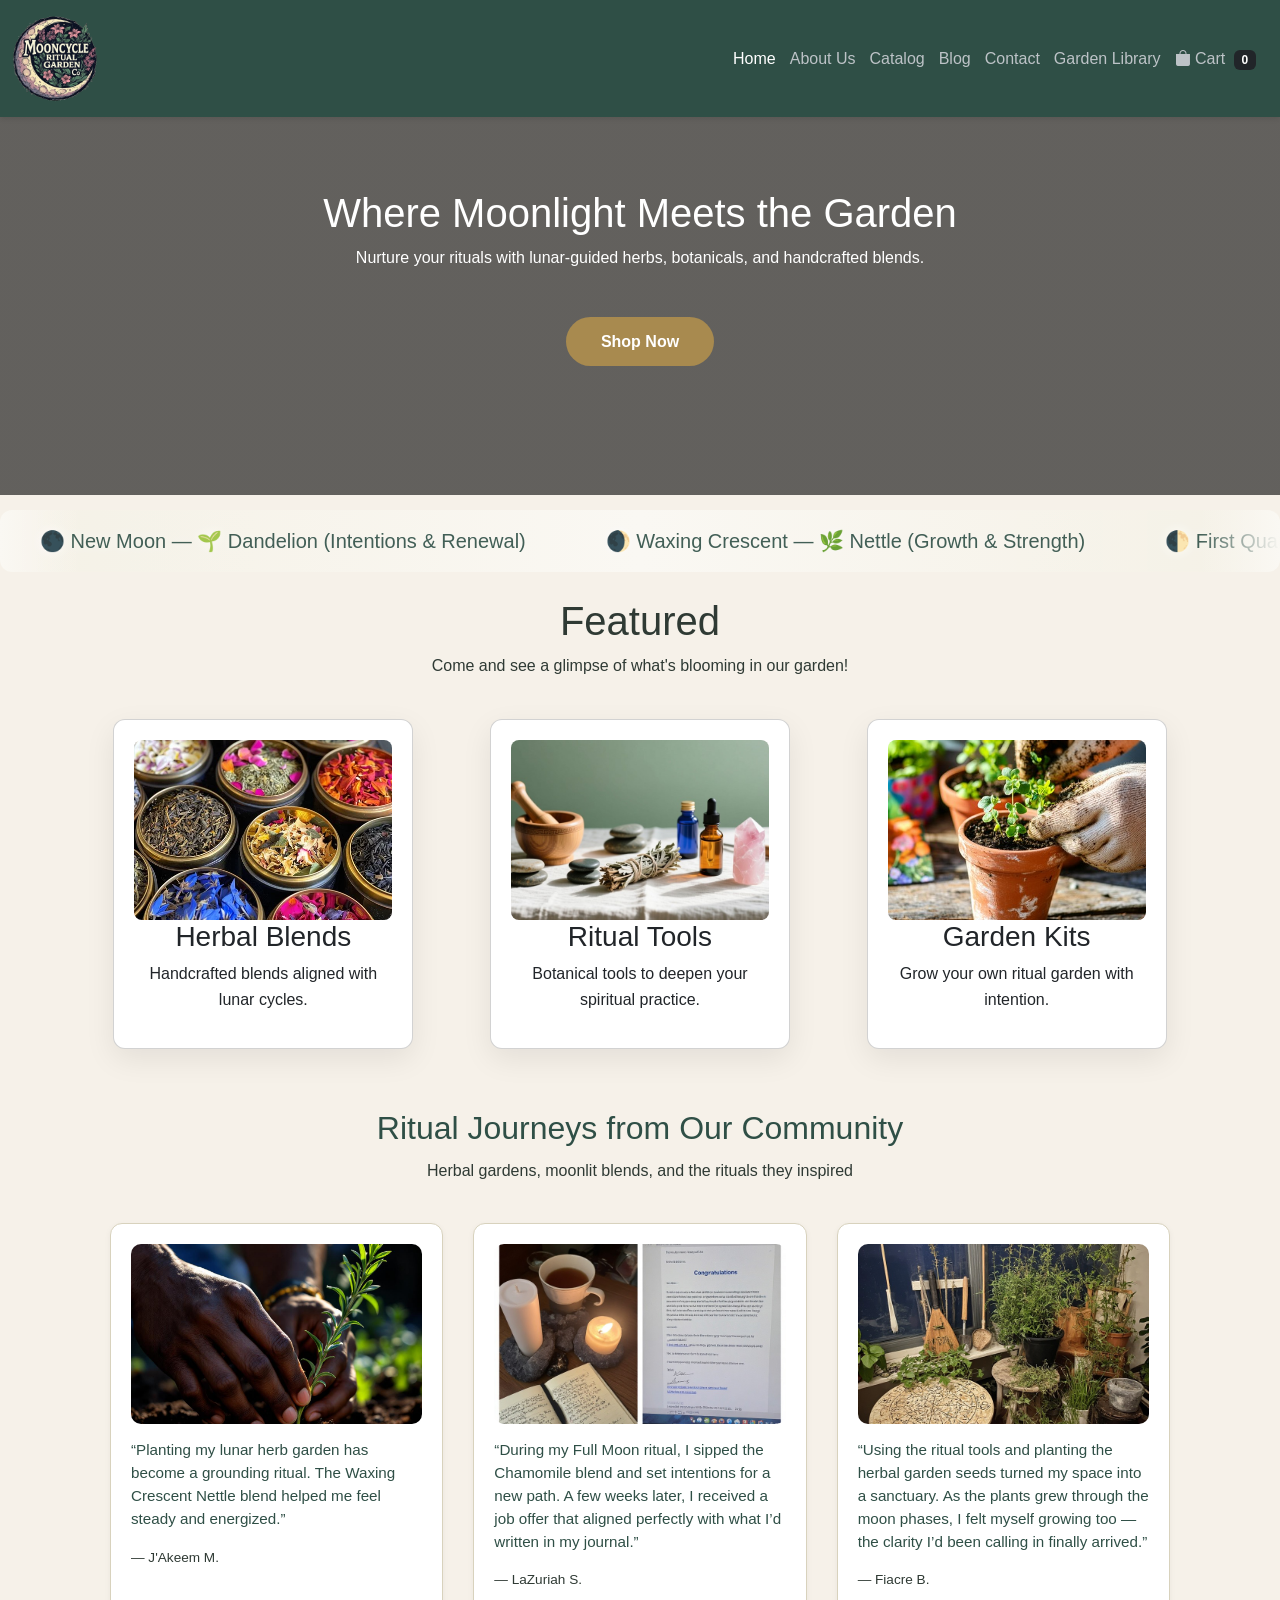
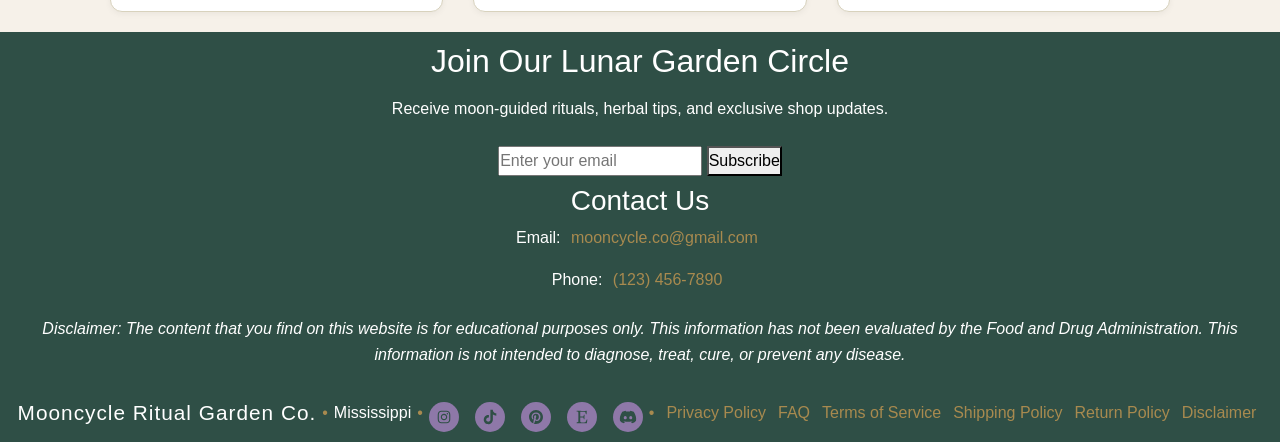
==== index.html @ 52a643aa "first commit" ====
<!-- This declares the document type and tells the browser to use HTML5 -->
<!DOCTYPE html>
<!-- Opening HTML tag with the language set to English -->
<html lang="en">
<!--Head-->

<head>
    <!-- This sets the character encoding so the browser displays text correctly -->
    <meta charset="UTF-8">
    <!-- This makes the website responsive on mobile devices -->
    <meta name="viewport" content="width=device-width, initial-scale=1.0">
    <!-- This is the title that appears in the browser tab -->
    <title>Mooncycle Ritual Garden Co. | Home</title>
    <!-- Bootstrap CSS -->
    <link href="https://cdn.jsdelivr.net/npm/bootstrap@5.3.3/dist/css/bootstrap.min.css" rel="stylesheet" />

    <!-- Bootstrap Icons -->
    <link rel="stylesheet" href="https://cdn.jsdelivr.net/npm/bootstrap-icons@1.11.3/font/bootstrap-icons.css" />

    <!-- Custom CSS (must be last) -->
    <link rel="stylesheet" href="style.css">
</head>
<!--Body-->

<body>
    <!-- This is the header section that contains the navigation bar -->
    <header class="header">
        <!-- This is the navigation bar container -->
        <nav class="navBar">
            <!-- This div holds the logo image -->
            <div class="logo">
                <!-- This displays the logo and includes alt text for accessibility -->
                <img src="assets/images/logo.png" alt="Mooncycle Ritual Garden Co. logo" class="logo-img">
            </div>
            <!-- This is the unordered list of navigation links -->
            <ul class="nav-links">
                <!-- Each list item contains a link to a different page -->
                <li><a href="index.html" class="active">Home</a></li><!--Active class shows which page the user is on-->
                <li><a href="about.html">About Us</a></li>
                <li><a href="catalog.html">Catalog</a></li>
                <li><a href="blog.html">Blog</a></li>
                <li><a href="contact.html">Contact</a></li>
                <li><a href="library.html">Garden Library</a></li>
                                <!-- Cart link with badge hook for JS -->
                <li>
                    <a href="cart.html" class="cart-link">
                        <i class="bi bi-bag-fill"></i>
                        <span class="cart-label">Cart</span>
                        <span id="cart-count" class="badge bg-dark ms-1">0</span>
                    </a>
                </li>
            </ul>
        </nav>
    </header>
    <!--Hero-->
    <!-- This is the hero section, the large banner area at the top of the page -->
    <section class="hero">
        <!-- Main headline for the hero section -->
        <h1>Where Moonlight Meets the Garden</h1>
        <!-- Supporting text under the headline -->
        <p>Nurture your rituals with lunar‑guided herbs, botanicals, and handcrafted blends.</p>
        <!-- Call-to-action button that links to the catalog -->
        <a href="catalog.html" class="cta-button">Shop Now</a>
    </section>
    <!--Scroll-->
    <!-- This is the scrolling lunar cycle section -->
    <section class="scroll">
        <!-- This container holds all the scrolling items -->
        <div class="scroll-track">
            <!-- Each scroll-item represents a moon phase and its associated herb -->
            <div class="scroll-item">🌑 New Moon — 🌱 Dandelion (Intentions & Renewal)</div>
            <div class="scroll-item">🌒 Waxing Crescent — 🌿 Nettle (Growth & Strength)</div>
            <div class="scroll-item">🌓 First Quarter — 🍃 Rosemary (Action & Clarity)</div>
            <div class="scroll-item">🌔 Waxing Gibbous — 🌼 Lavender (Refinement & Calm)</div>
            <div class="scroll-item">🌕 Full Moon — 🌸 Chamomile (Manifestation & Harmony)</div>
            <div class="scroll-item">🌖 Waning Gibbous — 🍂 Mugwort (Gratitude & Intuition)</div>
            <div class="scroll-item">🌗 Last Quarter — 🌾 Sage (Release & Cleansing)</div>
            <div class="scroll-item">🌘 Waning Crescent — 🌺 Rose (Rest & Softening)</div>
            <!-- These duplicates create a seamless infinite scroll loop -->
            <div class="scroll-item">🌑 New Moon — 🌱 Dandelion (Intentions & Renewal)</div>
            <div class="scroll-item">🌒 Waxing Crescent — 🌿 Nettle (Growth & Strength)</div>
            <div class="scroll-item">🌓 First Quarter — 🍃 Rosemary (Action & Clarity)</div>
            <div class="scroll-item">🌔 Waxing Gibbous — 🌼 Lavender (Refinement & Calm)</div>
            <div class="scroll-item">🌕 Full Moon — 🌸 Chamomile (Manifestation & Harmony)</div>
            <div class="scroll-item">🌖 Waning Gibbous — 🍂 Mugwort (Gratitude & Intuition)</div>
            <div class="scroll-item">🌗 Last Quarter — 🌾 Sage (Release & Cleansing)</div>
            <div class="scroll-item">🌘 Waning Crescent — 🌺 Rose (Rest & Softening)</div>
        </div>
    </section>
    <!--Main-->
    <!-- This is the main content area of the page -->
    <main class="container">
        <!--Feature-->
        <!-- This section introduces the featured items -->
        <section class="content-area">
            <!-- Section title -->
            <h1>Featured</h1>
            <!-- Supporting text -->
            <p>Come and see a glimpse of what's blooming in our garden!</p>
            <!-- This is the featured card grid container -->
            <section class="card-grid">
                <!-- Each card represents a featured product category -->
                <div class="card">
                    <!-- Image for this card -->
                    <img src="assets/images/herbal-blends.png" alt="Herbal Blends">
                    <!-- Card title -->
                    <h3>Herbal Blends</h3>
                    <!-- Card description -->
                    <p>Handcrafted blends aligned with lunar cycles.</p>
                </div>

                <div class="card">
                    <img src="assets/images/ritual-tools.png" alt="Ritual Tools">
                    <h3>Ritual Tools</h3>
                    <p>Botanical tools to deepen your spiritual practice.</p>
                </div>

                <div class="card">
                    <img src="assets/images/planting-seedlings.png" alt="Planted Seedling">
                    <h3>Garden Kits</h3>
                    <p>Grow your own ritual garden with intention.</p>
                </div>
            </section>
        </section>
    </main>
    <!--Testimonial-->
    <!-- This is the testimonials section -->
    <section class="testimonials">
        <!-- Title for the testimonials section -->
        <h2 class="testimonials-title">Ritual Journeys from Our Community</h2>
        <!-- Subtitle for additional context -->
        <p class="testimonials-subtitle">Herbal gardens, moonlit blends, and the rituals they inspired</p>
        <!-- This grid holds all testimonial cards -->
        <div class="testimonial-grid">
            <!-- Each testimonial card includes an image, quote, and name -->
            <div class="testimonial-card">
                <!-- Testimonial image -->
                <img src="assets/images/customer-herb-garden.jpg" alt="Customer herb garden" class="testimonial-img">
                <!-- Testimonial text -->
                <p class="testimonial-text">
                    “Planting my lunar herb garden has become a grounding ritual. The Waxing Crescent Nettle blend
                    helped me feel steady and energized.”
                </p>
                <!-- Testimonial author -->
                <span class="testimonial-name">— J'Akeem M.</span>
            </div>

            <div class="testimonial-card">
                <img src="assets/images/herbal-blend-ritual.jpg" alt="Herbal blend ritual" class="testimonial-img">
                <p class="testimonial-text">
                    “During my Full Moon ritual, I sipped the Chamomile blend and set intentions for a new path. A few
                    weeks later, I received a job offer that aligned perfectly with what I’d written in my journal.”
                </p>
                <span class="testimonial-name">— LaZuriah S.</span>
            </div>

            <div class="testimonial-card">
                <img src="assets/images/herbal-garden.jpg" alt="Herbal garden" class="testimonial-img">
                <p class="testimonial-text">
                    “Using the ritual tools and planting the herbal garden seeds turned my space into a sanctuary. As
                    the plants grew through the moon phases, I felt myself growing too — the clarity I’d been calling in
                    finally arrived.”
                </p>
                <span class="testimonial-name">— Fiacre B.</span>
            </div>
        </div>
    </section>
    <!--Footer-->
    <!-- This is the footer section with newsletter signup and contact info -->
    <footer class="footer-inline footer-inline-home">
        <!--Newsletter-->
        <!-- Newsletter headline -->
        <h2>Join Our Lunar Garden Circle</h2>
        <!-- Newsletter description -->
        <p>Receive moon‑guided rituals, herbal tips, and exclusive shop updates.</p>
        <!-- Newsletter signup form -->
        <form class="newsletter-form">
            <!-- Email input field -->
            <input type="email" placeholder="Enter your email" required>
            <!-- Submit button -->
            <button type="submit">Subscribe</button>
        </form>
        <!--Contact-->
        <!-- Contact information section -->
        <div class="footer-contact-info">
            <!-- Contact section title -->
            <h3>Contact Us</h3>
            <!-- Email link -->
            <p>Email: <a href="mailto:mooncycle.co@gmail.com">mooncycle.co@gmail.com</a></p>
            <!-- Phone link -->
            <p>Phone: <a href="tel:1234567890">(123) 456‑7890</a></p>
        </div>
        <!--Disclaimer-->
        <!-- Legal disclaimer for safety and transparency -->
        <p><em>Disclaimer: The content that you find on this website is for educational purposes only. This information
                has not been evaluated by the Food and Drug Administration. This information is not intended to
                diagnose, treat, cure, or prevent any disease.</em></p>
    </footer>
    <!--Brand and Location-->
    <!-- This is the bottom footer with brand name, location, and social icons -->
    <footer class="footer-inline">
        <!-- Brand name -->
        <span class="footer-brand">Mooncycle Ritual Garden Co.</span>
        <!-- Divider dot -->
        <span class="footer-divider">•</span>
        <!-- Business location -->
        <span class="footer-location">Mississippi</span>
        <!-- Divider dot -->
        <span class="footer-divider">•</span>
        <!--Social media-->
        <!-- This container holds all of the social media icons -->
        <div class="footer-social-inline">
            <!-- Instagram SVG icon (vector graphic for the Instagram logo) -->
            <a href="https://www.instagram.com" aria-label="Instagram" target="_blank" rel="noopener noreferrer"><svg
                    xmlns="http://www.w3.org/2000/svg"
                    viewBox="0 0 640 640"><!--!Font Awesome Free v7.2.0 by @fontawesome - https://fontawesome.com License - https://fontawesome.com/license/free Copyright 2026 Fonticons, Inc.-->
                    <path
                        d="M320.3 205C256.8 204.8 205.2 256.2 205 319.7C204.8 383.2 256.2 434.8 319.7 435C383.2 435.2 434.8 383.8 435 320.3C435.2 256.8 383.8 205.2 320.3 205zM319.7 245.4C360.9 245.2 394.4 278.5 394.6 319.7C394.8 360.9 361.5 394.4 320.3 394.6C279.1 394.8 245.6 361.5 245.4 320.3C245.2 279.1 278.5 245.6 319.7 245.4zM413.1 200.3C413.1 185.5 425.1 173.5 439.9 173.5C454.7 173.5 466.7 185.5 466.7 200.3C466.7 215.1 454.7 227.1 439.9 227.1C425.1 227.1 413.1 215.1 413.1 200.3zM542.8 227.5C541.1 191.6 532.9 159.8 506.6 133.6C480.4 107.4 448.6 99.2 412.7 97.4C375.7 95.3 264.8 95.3 227.8 97.4C192 99.1 160.2 107.3 133.9 133.5C107.6 159.7 99.5 191.5 97.7 227.4C95.6 264.4 95.6 375.3 97.7 412.3C99.4 448.2 107.6 480 133.9 506.2C160.2 532.4 191.9 540.6 227.8 542.4C264.8 544.5 375.7 544.5 412.7 542.4C448.6 540.7 480.4 532.5 506.6 506.2C532.8 480 541 448.2 542.8 412.3C544.9 375.3 544.9 264.5 542.8 227.5zM495 452C487.2 471.6 472.1 486.7 452.4 494.6C422.9 506.3 352.9 503.6 320.3 503.6C287.7 503.6 217.6 506.2 188.2 494.6C168.6 486.8 153.5 471.7 145.6 452C133.9 422.5 136.6 352.5 136.6 319.9C136.6 287.3 134 217.2 145.6 187.8C153.4 168.2 168.5 153.1 188.2 145.2C217.7 133.5 287.7 136.2 320.3 136.2C352.9 136.2 423 133.6 452.4 145.2C472 153 487.1 168.1 495 187.8C506.7 217.3 504 287.3 504 319.9C504 352.5 506.7 422.6 495 452z" />
                </svg></a>
            <!--TikTok SVG icon (vector graphis for the TikTok logo) -->
            <a href="https://www.tiktok.com" aria-label="TitkTok" target="_blank" rel="noopener noreferrer"><svg
                    xmlns="http://www.w3.org/2000/svg"
                    viewBox="0 0 640 640"><!--!Font Awesome Free v7.2.0 by @fontawesome - https://fontawesome.com License - https://fontawesome.com/license/free Copyright 2026 Fonticons, Inc.-->
                    <path
                        d="M544.5 273.9C500.5 274 457.5 260.3 421.7 234.7L421.7 413.4C421.7 446.5 411.6 478.8 392.7 506C373.8 533.2 347.1 554 316.1 565.6C285.1 577.2 251.3 579.1 219.2 570.9C187.1 562.7 158.3 545 136.5 520.1C114.7 495.2 101.2 464.1 97.5 431.2C93.8 398.3 100.4 365.1 116.1 336C131.8 306.9 156.1 283.3 185.7 268.3C215.3 253.3 248.6 247.8 281.4 252.3L281.4 342.2C266.4 337.5 250.3 337.6 235.4 342.6C220.5 347.6 207.5 357.2 198.4 369.9C189.3 382.6 184.4 398 184.5 413.8C184.6 429.6 189.7 444.8 199 457.5C208.3 470.2 221.4 479.6 236.4 484.4C251.4 489.2 267.5 489.2 282.4 484.3C297.3 479.4 310.4 469.9 319.6 457.2C328.8 444.5 333.8 429.1 333.8 413.4L333.8 64L421.8 64C421.7 71.4 422.4 78.9 423.7 86.2C426.8 102.5 433.1 118.1 442.4 131.9C451.7 145.7 463.7 157.5 477.6 166.5C497.5 179.6 520.8 186.6 544.6 186.6L544.6 274z" />
                </svg></a>
            <!--Pinterest SVG icon (vector graphis for the Pinterest logo) -->
            <a href="https://www.pinterest.com" aria-label="Pinterest" target="_blank" rel="noopener noreferrer"><svg
                    xmlns="http://www.w3.org/2000/svg"
                    viewBox="0 0 640 640"><!--!Font Awesome Free v7.2.0 by @fontawesome - https://fontawesome.com License - https://fontawesome.com/license/free Copyright 2026 Fonticons, Inc.-->
                    <path
                        d="M568 320C568 457 457 568 320 568C294.4 568 269.8 564.1 246.6 556.9C256.7 540.4 271.8 513.4 277.4 491.9C280.4 480.3 292.8 432.9 292.8 432.9C300.9 448.3 324.5 461.4 349.6 461.4C424.4 461.4 478.3 392.6 478.3 307.1C478.3 225.2 411.4 163.9 325.4 163.9C218.4 163.9 161.5 235.7 161.5 314C161.5 350.4 180.9 395.7 211.8 410.1C216.5 412.3 219 411.3 220.1 406.8C220.9 403.4 225.1 386.5 227 378.7C227.6 376.2 227.3 374 225.3 371.6C215.2 359.1 207 336.3 207 315C207 260.3 248.4 207.4 319 207.4C379.9 207.4 422.6 248.9 422.6 308.3C422.6 375.4 388.7 421.9 344.6 421.9C320.3 421.9 302 401.8 307.9 377.1C314.9 347.6 328.4 315.8 328.4 294.5C328.4 275.5 318.2 259.6 297 259.6C272.1 259.6 252.1 285.3 252.1 319.8C252.1 341.8 259.5 356.6 259.5 356.6C259.5 356.6 235 460.4 230.5 479.8C225.5 501.2 227.5 531.4 229.6 551C137.4 514.9 72 425.1 72 320C72 183 183 72 320 72C457 72 568 183 568 320z" />
                </svg></a>
            <!--Etsy SVG icon (vector graphis for the Etsy logo) -->
            <a href="https://etsy.com" aria-label="Etsy" target="_blank" rel="noopener noreferrer"><svg
                    xmlns="http://www.w3.org/2000/svg"
                    viewBox="0 0 640 640"><!--!Font Awesome Free v7.2.0 by @fontawesome - https://fontawesome.com License - https://fontawesome.com/license/free Copyright 2026 Fonticons, Inc.-->
                    <path
                        d="M512 412C510.2 422.7 498.2 522 496.5 544C378.6 539.7 276.6 539.3 128 544L128 518.5C173.5 509.6 188.6 510.5 189 483.3C190.8 411 192.5 239.2 189 161.3C188 132.8 176.9 134.5 128 125.3L128 99.8C201.9 102.2 383.9 108.4 491 96C487.5 134.2 483.2 222.5 483.2 222.5L460 222.5C448.9 179.7 441.2 132 405.3 132L268.3 132C258.1 132 257.6 135.5 257.6 141.8L257.6 305.6C315.6 306.1 346.1 303.1 346.1 303.1C375.9 302.1 373.7 294.6 386.8 237.8L412.6 237.8C408.2 339.2 408.7 299.6 410.8 398.1L385 398C375.8 357.9 375.9 337 345.5 336.5C345.5 336.5 324 334.5 257.5 334.5L257.5 473.5C257.5 499.5 271.8 511.8 301.8 511.8L391.1 511.8C454.7 511.8 457.7 486.8 489.8 412L512 412z" />
                </svg></a>
            <!--Discord SVG icon (vector graphis for the Discord logo) -->
            <a href="https://discord.com" aria-label="Discord" target="_blank" rel="noopener noreferrer"><svg
                    xmlns="http://www.w3.org/2000/svg"
                    viewBox="0 0 640 640"><!--!Font Awesome Free v7.2.0 by @fontawesome - https://fontawesome.com License - https://fontawesome.com/license/free Copyright 2026 Fonticons, Inc.-->
                    <path
                        d="M524.5 133.8C524.3 133.5 524.1 133.2 523.7 133.1C485.6 115.6 445.3 103.1 404 96C403.6 95.9 403.2 96 402.9 96.1C402.6 96.2 402.3 96.5 402.1 96.9C396.6 106.8 391.6 117.1 387.2 127.5C342.6 120.7 297.3 120.7 252.8 127.5C248.3 117 243.3 106.8 237.7 96.9C237.5 96.6 237.2 96.3 236.9 96.1C236.6 95.9 236.2 95.9 235.8 95.9C194.5 103 154.2 115.5 116.1 133C115.8 133.1 115.5 133.4 115.3 133.7C39.1 247.5 18.2 358.6 28.4 468.2C28.4 468.5 28.5 468.7 28.6 469C28.7 469.3 28.9 469.4 29.1 469.6C73.5 502.5 123.1 527.6 175.9 543.8C176.3 543.9 176.7 543.9 177 543.8C177.3 543.7 177.7 543.4 177.9 543.1C189.2 527.7 199.3 511.3 207.9 494.3C208 494.1 208.1 493.8 208.1 493.5C208.1 493.2 208.1 493 208 492.7C207.9 492.4 207.8 492.2 207.6 492.1C207.4 492 207.2 491.8 206.9 491.7C191.1 485.6 175.7 478.3 161 469.8C160.7 469.6 160.5 469.4 160.3 469.2C160.1 469 160 468.6 160 468.3C160 468 160 467.7 160.2 467.4C160.4 467.1 160.5 466.9 160.8 466.7C163.9 464.4 167 462 169.9 459.6C170.2 459.4 170.5 459.2 170.8 459.2C171.1 459.2 171.5 459.2 171.8 459.3C268 503.2 372.2 503.2 467.3 459.3C467.6 459.2 468 459.1 468.3 459.1C468.6 459.1 469 459.3 469.2 459.5C472.1 461.9 475.2 464.4 478.3 466.7C478.5 466.9 478.7 467.1 478.9 467.4C479.1 467.7 479.1 468 479.1 468.3C479.1 468.6 479 468.9 478.8 469.2C478.6 469.5 478.4 469.7 478.2 469.8C463.5 478.4 448.2 485.7 432.3 491.6C432.1 491.7 431.8 491.8 431.6 492C431.4 492.2 431.3 492.4 431.2 492.7C431.1 493 431.1 493.2 431.1 493.5C431.1 493.8 431.2 494 431.3 494.3C440.1 511.3 450.1 527.6 461.3 543.1C461.5 543.4 461.9 543.7 462.2 543.8C462.5 543.9 463 543.9 463.3 543.8C516.2 527.6 565.9 502.5 610.4 469.6C610.6 469.4 610.8 469.2 610.9 469C611 468.8 611.1 468.5 611.1 468.2C623.4 341.4 590.6 231.3 524.2 133.7zM222.5 401.5C193.5 401.5 169.7 374.9 169.7 342.3C169.7 309.7 193.1 283.1 222.5 283.1C252.2 283.1 275.8 309.9 275.3 342.3C275.3 375 251.9 401.5 222.5 401.5zM417.9 401.5C388.9 401.5 365.1 374.9 365.1 342.3C365.1 309.7 388.5 283.1 417.9 283.1C447.6 283.1 471.2 309.9 470.7 342.3C470.7 375 447.5 401.5 417.9 401.5z" />
                </svg></a>
        </div>
        <!--Divider dot-->
        <span class="footer-divider">•</span>
        <!--Privacy Policy-->
        <a href="legal.html#privacy">Privacy Policy</a>
        <a href="legal.html#faq">FAQ</a>
        <a href="legal.html#terms">Terms of Service</a>
        <a href="legal.html#shipping">Shipping Policy</a>
        <a href="legal.html#returns">Return Policy</a>
        <a href="legal.html#disclaimer">Disclaimer</a>
    </footer>
    <!-- The external catalog script (no inline JS) -->
    <script type="module" src="catalog.js"></script>
</body>

</html>
---- style.css ----
/* ------------------------------------------------------------
   1. THEME VARIABLES — Global color system + typography
   These variables control the entire brand identity.
   Changing a value here updates it everywhere.
------------------------------------------------------------ */
:root {
    --primary-color: #2F4F46;
    /* Deep Herbal Green – navbar, footer, accents */
    --accent-color: #A88A4F;
    /* Moonlight Gold – buttons, highlights */
    --secondary-accent: #8E78A8;
    /* Dusty Lavender – hover accents */

    --bg-light: #F6F1E9;
    /* Warm Cream – main page background */
    --section-bg: #8FA89A;
    /* Dusty Sage – section backgrounds */

    --card-bg: #FFFFFF;
    /* Card backgrounds */
    --text-main: #2F3A34;
    /* Default body text */
    --text-light: #FFFFFF;
    /* Text on dark backgrounds */

    --font-family: "Trebuchet MS", "Lucida Grande", "Lucida Sans Unicode", sans-serif;
    --font-weight: bold;
    --container-width: 1100px;
    /* Max width for centered content */
}

/* ------------------------------------------------------------
   2. RESET — Removes browser default spacing + box model issues
------------------------------------------------------------ */
* {
    margin: 0;
    padding: 0;
    box-sizing: border-box;
}

/* ------------------------------------------------------------
   3. BASE STYLES — Global layout + typography
------------------------------------------------------------ */
body {
    font-family: var(--font-family);
    /* Your brand script font */
    line-height: 1.6;
    /* Comfortable reading */
    background-color: var(--bg-light);
    /* Warm cream background */
    color: var(--text-main);
    /* Herbal green text */
    display: flex;
    flex-direction: column;
    min-height: 100vh;
    /* Ensures footer stays at bottom */
}

/* ------------------------------------------------------------
   4. HEADER WRAPPER — Holds the navbar at the top
------------------------------------------------------------ */
.header {
    position: fixed;
    /* Stays visible while scrolling */
    top: 0;
    width: 100%;
    z-index: 900;
    /* Ensures it sits above all content */
}

/* ------------------------------------------------------------
   5. NAVBAR — Main site navigation
   - Deep herbal green background
   - Logo left, links right
   - Fixed height for consistency
------------------------------------------------------------ */
.navBar {
    background: var(--primary-color);
    /* Herbal green */
    color: var(--text-light);
    /* White text */
    display: flex;
    justify-content: space-between;
    /* Logo left, links right */
    align-items: center;
    padding: 1px 2px;
    gap: 10px;
    position: relative;
    min-height: 90px;
    /* Locks navbar height */
    top: 0;
    z-index: 1000;
    /* Above hero image */
    box-shadow: 0 2px 5px rgba(0, 0, 0, 0.1);
    /* Soft shadow */
}

/* ------------------------------------------------------------
   6. LOGO WRAPPER — Controls logo size + alignment
------------------------------------------------------------ */
.logo {
    display: flex;
    align-items: center;
    justify-content: flex-start;
    height: 95px;
    /* Matches navbar height */
    width: 95px;
    /* Square container */
    margin: 10px
}

/* Logo image sizing */
.logo-img {
    height: 100%;
    width: 100%;
    object-fit: contain;
    /* Prevents distortion */
}

/* ------------------------------------------------------------
   7. NAVIGATION LINKS — Right side of navbar
------------------------------------------------------------ */
.nav-links {
    list-style: none;
    display: flex;
    height: 100%;
    justify-content: flex-end;
    /* Pushes links to the right */
    align-items: center;
    width: 100%;
    text-align: center;
    gap: 10px;
    padding: 5px 20px;
    margin: auto;
}

/* Individual link spacing */
.nav-links li {
    padding: 2px;
}

/* Link appearance */
.nav-links a {
    color: #bdc3c7;
    /* Soft silver */
    white-space: nowrap;
    /* Prevents wrapping */
    text-decoration: none;
    font-weight: 500;
    transition: color 0.3s ease;
}

/* Hover + active state */
.nav-links a:hover,
.nav-links a.active {
    color: var(--text-light);
    /* White on hover */
}

/* ------------------------------------------------------------
   8. HERO SECTION — Large banner with background image
   - Dark overlay improves text readability
   - Centered content
------------------------------------------------------------ */
.hero {
    background:
        linear-gradient(rgba(0, 0, 0, 0.6), rgba(0, 0, 0, 0.6)),
        /* Dark overlay */
        url("https://images.stockcake.com/public/0/a/0/0a002cfc-9ba7-4bd1-9af5-f2eedf74f956_large/ancient-healing-remedies-stockcake.jpg") no-repeat center/cover;
    /* Full-width hero image */

    height: 55vh;
    /* Responsive hero height */
    display: flex;
    flex-direction: column;
    align-items: center;
    justify-content: center;
    text-align: center;
    color: var(--text-light);
    /* White text */
    padding: 280px 20px 190px;
    /* Extra top padding for fixed navbar */
}

/* ------------------------------------------------------------
   9. HERO CTA BUTTON — Gold pill-shaped button
------------------------------------------------------------ */
.cta-button {
    display: inline-block;
    padding: 12px 35px;
    background: var(--accent-color);
    /* Gold */
    color: var(--text-light);
    /* White text */
    text-decoration: none;
    border-radius: 50px;
    /* Soft pill shape */
    font-weight: bold;
    transition: transform 0.2s ease;
    margin: 30px;
}

/* Hover effect */
.cta-button:hover {
    transform: scale(1.05);
    /* Slight lift */
    background: var(--secondary-accent);
    /* Lavender hover */
}

/* ------------------------------------------------------------
   10. SCROLL SECTION — Horizontal auto-scrolling emoji strip
   - Used for moon phases, herbs, Coming Soon items, etc.
   - Uses a long track that animates left infinitely
------------------------------------------------------------ */
.scroll {
    overflow: hidden;
    /* Hides overflowing emojis */
    white-space: nowrap;
    /* Prevents wrapping to new lines */
    padding: 15px 0;
    margin: 15px auto 10px auto;
    /* Centered with spacing */
    border-radius: 12px;
    position: relative;
    max-width: 100%;
    box-sizing: border-box;
    /* background-color: blue; */

    /* Soft cream gradient background for a magical glow */
    background: linear-gradient(90deg,
            #f5f1e6 0%,
            #faf8f3 50%,
            #f5f1e6 100%);
}

/* ------------------------------------------------------------
   11. SCROLL TRACK — The moving strip of items
   - Inline-flex keeps items on one line
   - Animation moves the entire track left
------------------------------------------------------------ */
.scroll-track {
    display: inline-flex;
    /* Keeps items in a single row */
    flex-wrap: nowrap;
    /* Double-locks single-line layout */
    animation: scrollAnim 90s linear infinite;
    /* Slow continuous scroll */
}

/* ------------------------------------------------------------
   12. SCROLL ITEM — Each emoji + label pair
   - Includes spacing, text styling, and glow
------------------------------------------------------------ */
.scroll-item {
    white-space: nowrap;
    /* Prevents internal wrapping */
    margin: 0 40px;
    /* Space between items */
    font-size: 1.25rem;
    color: var(--primary-color);
    /* Herbal green text */
    opacity: 0.9;
    text-shadow: 0 0 12px rgba(255, 255, 255, 0.9);
    /* Soft glow */
}

/* ------------------------------------------------------------
   13. SCROLL EDGE FADES — Soft fade on left + right
   - Creates a magical “tunnel” effect
------------------------------------------------------------ */
.scroll::before,
.scroll::after {
    content: "";
    position: absolute;
    top: 0;
    width: 80px;
    height: 100%;
    pointer-events: none;
    /* Allows scroll interaction */
}

/* Left fade */
.scroll::before {
    left: 0;
    background: linear-gradient(to right, #faf8f3, transparent);
}

/* Right fade */
.scroll::after {
    right: 0;
    background: linear-gradient(to left, #faf8f3, transparent);
}

/* ------------------------------------------------------------
   14. SCROLL ANIMATION — Moves track left infinitely
------------------------------------------------------------ */
@keyframes scrollAnim {
    from {
        transform: translateX(0);
        /* Start at normal position */
    }

    to {
        transform: translateX(-50%);
        /* Move left halfway (loopable) */
    }
}

/* ------------------------------------------------------------
   15. COMING SOON EMOJI ITEMS — Floating magical emoji cards
   - Used for shirts, jewelry, mugs, crystals, etc.
   - Soft glassy background + floating animation
------------------------------------------------------------ */
/* ------------------------------------------------------------
   15. LAYOUT — Horizontal track and alignment
------------------------------------------------------------ */
.coming-track {
    display: flex;
    flex-direction: row;
    align-items: center;
    padding: 20px 0 0;
    gap: 24px;
    /* Space between each item */
    /* background-color: yellow; */
}

/* ------------------------------------------------------------
   16. EMOJI CARDS — Frosted glass blocks
------------------------------------------------------------ */
.coming-emoji {
    font-size: 3.5rem;
    display: flex;
    align-items: center;
    justify-content: center;
    height: 100px;
    width: 100px;
    border-radius: 16px;
    background: rgba(255, 255, 255, 0.08);
    box-shadow: 0 4px 12px rgba(0, 0, 0, 0.25);
    transition: transform 0.2s ease, box-shadow 0.2s ease;
    animation: float 2s ease-in-out infinite;
    margin: 0 50px;
    /* background-color: blue; */
}

/* Hover glow effect */
.coming-emoji:hover {
    box-shadow: 0 0 18px rgba(255, 255, 255, 0.45);
}

/* Floating animation */
@keyframes float {
    0% {
        transform: translateY(0);
    }

    50% {
        transform: translateY(-6px);
    }

    100% {
        transform: translateY(0);
    }
}

/* ------------------------------------------------------------
   17. SCROLL ITEM LABELS — Text under each emoji 
------------------------------------------------------------ */
.coming-item p {
    margin-top: 0.5rem;
    font-size: 0.95rem;
    color: #050505;
    text-align: center;
}

/* ------------------------------------------------------------
   18. MAIN CONTAINER — Centers content on the page
   - Used for product grids, blog lists, etc.
------------------------------------------------------------ */
.container {
    flex: 1;
    width: 90%;
    max-width: var(--container-width);
    /* 1100px max width */
    margin: 0 auto;
    padding: 15px 0 40px;
    /* background-color: red; */
}

/* ------------------------------------------------------------
   19. CARD GRID — 3-column layout for products/services
   - Automatically adjusts with media queries later
------------------------------------------------------------ */
.card-grid {
    display: grid;
    grid-template-columns: repeat(3, 1fr);
    /* 3 columns on desktop */
    gap: 30px;
    margin-top: 40px;
    /* Prevents overlap with hero on smaller screens */
}

/* ------------------------------------------------------------
   20. CARD — Universal card styling for products, services, etc.
   - Includes hover lift + centered content
------------------------------------------------------------ */
.card {
    position: relative;
    /* Needed for Quick View button positioning */
    background: var(--card-bg);
    padding: 20px;
    border-radius: 12px;
    box-shadow: 0 10px 30px rgba(0, 0, 0, 0.08);
    text-align: center;
    transition: translateY 0.3s ease;
    max-width: 300px;
    margin: 0 auto;
    /* Centers cards in grid cells */
    /* background-color: green; */
}

/* Card images */
.card img {
    width: 100%;
    height: 180px;
    object-fit: cover;
    border-radius: 8px;
}

/* Hover lift effect */
.card:hover {
    transform: translateY(-5px);
}

/* Catalog buttons */
.btn-lavender {
    background-color: #5A3E85;
    color: white;
}

.btn-pink {
    background-color: #c2185b;
    color: white;
}

.btn-nightblue {
    background-color: #0a1a2f;
    color: white;
}

/*shared hover for all themed buttons*/
.moon-hover:hover {
    background-color: black !important;
    color: white !important;
}

.moon-hover:active {
    transform: scale(0.97);
    opacity: 0.9;
}

.moon-hover:focus {
    outline: 2px solid rgba(255, 255, 255, 0.7);
    outline-offset: 3px;
    box-shadow: 0 0 6px rgba(255, 255, 255, 0.6);
}

/* ------------------------------------------------------------
   22. TESTIMONIALS SECTION — Customer quotes + images
------------------------------------------------------------ */
.testimonials {
    max-width: 1100px;
    margin: 20px auto;
    text-align: center;
    padding: 0 20px;
    /* background-color: blue; */
}

.testimonials-title {
    font-size: 2rem;
    color: var(--primary-color);
    margin-bottom: 10px;
}

.testimonials-subtitle {
    font-size: 1rem;
    color: var(--text-muted);
    margin-bottom: 40px;
}

/* Testimonial grid auto-adjusts to screen size */
.testimonial-grid {
    display: grid;
    grid-template-columns: repeat(auto-fit, minmax(280px, 1fr));
    gap: 30px;
}

/* Individual testimonial card */
.testimonial-card {
    background: var(--card-bg);
    border: 1px solid #d8d2bd;
    border-radius: 12px;
    padding: 20px;
    text-align: left;
    box-shadow: 0 2px 6px rgba(0, 0, 0, 0.05);
}

.testimonial-img {
    width: 100%;
    height: 180px;
    object-fit: cover;
    border-radius: 10px;
    margin-bottom: 15px;
}

.testimonial-text {
    font-size: 0.95rem;
    color: var(--primary-color);
    line-height: 1.5;
}

.testimonial-name {
    display: block;
    margin-top: 10px;
    font-size: 0.85rem;
    color: var(--text-muted);
}

/* ------------------------------------------------------------
GARDENT LIBRARY
------------------------------------------------------------ */
/* Circular clickable logo */
.game-card .logo-img {
    width: 200px;
    height: 200px;
    object-fit: cover;
    border-radius: 50%;
    background: white;
    padding: 6px;
    box-shadow: 0 0 15px rgba(255, 215, 0, 0.25);
    margin-bottom: 14px;
    transition: transform 0.25s ease;
    /* background-color: red; */
}

/* Hover effect ONLY on the logo */
.game-card a:hover .logo-img {
    transform: scale(1.05);
}

/* ------------------------------------------------------------
   23. QUICK VIEW OVERLAY — Fullscreen modal for product details
------------------------------------------------------------ */
.quickview-overlay {
    position: fixed;
    inset: 0;
    background: rgba(10, 10, 15, 0.85);
    /* Dark translucent backdrop */
    display: none;
    /* Hidden until targeted */
    align-items: center;
    justify-content: center;
    z-index: 9999;
}

.quickview-overlay.active {
    display: flex;
    opacity: 1;
    pointer-events: auto;
}

/* Modal box */
.quickview-modal {
    background: #111015;
    color: #f7f3ea;
    width: 90%;
    max-width: 850px;
    max-height: 90vh;
    overflow-y: auto;
    border-radius: 14px;
    padding: 1.5rem;
    position: relative;
    display: flex;
    flex-direction: column;
    gap: 1.5rem;
}

.quickview-buy {
    padding: 12px 22px;
    /* more space */
    border-radius: 999px;
    /* pill shape */
    font-size: 1rem;
    /* slightly larger text */
    font-weight: 600;
    border: none;
    cursor: pointer;
    margin-top: 1rem;
    display: inline-block;
    margin: 5px;
}

.quickview-close {
    position: absolute;
    top: 1rem;
    right: 1rem;
    background: none;
    border: none;
    color: #f7f3ea;
    font-size: 2rem;
    cursor: pointer;
    padding: 0;
    line-height: 1;
}

.quickview-close:hover {
    color: #ffffff;
    transform: scale(1.1);
}

.quickview-modal img {
    max-height: 350px;
    /* shorten the image */
    width: auto;
    object-fit: cover;
    border-radius: 10px;
    /* background-color: white; */
    margin-top: 60px;
}


/* Desktop layout: side-by-side */
@media (min-width: 768px) {
    .quickview-modal {
        flex-direction: row;
    }
}

.quickview-modal img {
    max-width: 320px;
    border-radius: 10px;
}

.quickview-content {
    flex: 1;
}

.quickview-stars i {
    color: #f6c453;
}

.quickview-price {
    font-weight: 700;
    font-size: 1.25rem;
    margin-bottom: 0.5rem;
}

/* Close button */
.quickview-close {
    position: absolute;
    top: 1rem;
    right: 1rem;
    color: #f7f3ea;
    font-size: 1.8rem;
    text-decoration: none;
}

/* Buy Now button */
/* .quickview-buy {
    display: block;
    margin-top: 1rem;
    text-align: center;
    background: #f6c453;
    color: #111015;
    padding: 0.7rem 1rem;
    border-radius: 999px;
    text-decoration: none;
    font-weight: 600;
} */

/* ------------------------------------------------------------
   24. CONTACT SECTION — Botanical-themed contact form
------------------------------------------------------------ */
.contact-section {
    background: var(--card-bg);
    padding: 45px 35px;
    border-radius: 14px;
    box-shadow: 0 10px 30px rgba(0, 0, 0, 0.10);
    max-width: 750px;
    margin: 0 auto 3rem;
    border: 1px solid #d8d2bd;
    /* Dried herb border */
}

/* Section heading */
.contact-section h2 {
    text-align: center;
    color: var(--primary-color);
    font-size: 2rem;
    margin-bottom: 1.5rem;
    letter-spacing: 1px;
}

/* Form layout */
.contact-form {
    display: flex;
    flex-direction: column;
    gap: 1.2rem;
}

/* Labels */
.contact-form label {
    font-weight: 600;
    color: var(--primary-color);
    letter-spacing: 0.5px;
}

/* Inputs + textarea */
.contact-form input,
.contact-form textarea {
    padding: 14px;
    border: 1px solid #c9c2a3;
    border-radius: 10px;
    background: var(--bg-light);
    font-size: 1rem;
    transition: 0.2s ease;
}

/* Focus glow */
.contact-form input:focus,
.contact-form textarea:focus {
    outline: none;
    border-color: var(--accent-color);
    box-shadow: 0 0 8px rgba(200, 169, 106, 0.45);
}

/* Submit button */
.contact-form .btn {
    background: var(--accent-color);
    color: var(--text-light);
    padding: 14px;
    border: none;
    border-radius: 10px;
    font-size: 1.15rem;
    cursor: pointer;
    font-weight: bold;
    letter-spacing: 0.5px;
    transition: 0.25s ease;
}

/* Hover */
.contact-form .btn:hover {
    background: var(--secondary-accent);
    transform: translateY(-2px);
}

/* Decorative botanical divider */
.contact-section::before {
    content: "🌿 ✦ 🌙 ✦ 🌿";
    display: block;
    text-align: center;
    font-size: 1.4rem;
    color: var(--secondary-accent);
    margin-bottom: 1.5rem;
}

/* ------------------------------------------------------------
   25. UNIVERSAL FOOTER — Inline footer used across pages
   - Deep herbal green background
   - Centered brand + links + social icons
------------------------------------------------------------ */
.footer-inline {
    background: var(--primary-color);
    /* Herbal green */
    color: var(--text-light);
    /* White text */
    padding: 10px 5px;
    text-align: center;

    display: flex;
    justify-content: center;
    align-items: center;
    flex-wrap: wrap;
    /* Prevents breaking on small screens */
    /* background-color: purple; */
}

/* Homepage footer variation — stacked layout */
.footer-inline-home {
    flex-direction: column;
    justify-content: flex-start;
    gap: 8px;
    padding-bottom: 0px;
    /* background-color: orange; */
}

/* Footer brand text */
.footer-inline .footer-brand {
    font-family: var(--font-family);
    font-size: 1.3rem;
    letter-spacing: 1px;
}

/* ------------------------------------------------------------
   26. FOOTER LINKS — Privacy Policy, Contact, etc.
   - Gold text with lavender hover
------------------------------------------------------------ */
.footer-inline>a,
.footer-divider,
.footer-contact-info a {
    color: var(--accent-color);
    /* Gold */
    font-weight: 500;
    margin: 0 6px;
    text-decoration: none;
}

/* Hover effect */
.footer-inline>a:hover,
.footer-contact-info a:hover {
    color: var(--secondary-accent);
    /* Lavender hover */
    text-decoration: underline;
}

/* ------------------------------------------------------------
   27. FOOTER SOCIAL ICONS — Horizontal row of SVG icons
------------------------------------------------------------ */
.footer-social-inline {
    display: flex;
    flex-direction: row;
    justify-content: center;
    align-items: center;
    gap: 16px;
    margin-top: 8px;
}

/* Icon styling */
.footer-social-inline svg {
    width: 30px;
    height: 30px;
    padding: 6px;
    border-radius: 50%;
    background: var(--secondary-accent);
    /* Lavender circle */
    fill: var(--primary-color);
    /* Herbal green icon */
    transition: transform 0.2s ease;
}

/* Hover scale */
.footer-social-inline svg:hover {
    transform: scale(1.1);
}

/* ------------------------------------------------------------
   28. BOTANICAL ROW — Decorative divider with herb vibes
------------------------------------------------------------ */
.botanical-row {
    display: flex;
    justify-content: space-between;
    align-items: center;
    width: 100%;
    padding: 10px 0;
    border-bottom: 1px solid #c9c2a3;
    /* Dried herb color */
    padding-bottom: 8px;
    margin-bottom: 12px;
}

/* Botanical text */
.botanical-text {
    font-family: var(--font-family);
    font-size: 2rem;
    letter-spacing: 1px;
    color: #4a4a3f;
    /* Earthy tone */
    text-shadow: 0 0 6px rgba(255, 255, 255, 0.4);
    transform: rotate(-1deg);
}

/* ------------------------------------------------------------
   29. ABOUT PAGE — Content sections with moon phase dividers
------------------------------------------------------------ */
.content-area {
    margin-bottom: 3rem;
    padding-bottom: 2rem;
    border-bottom: 1px solid #c9c2a3;
    text-align: center;
}

/* Centered lists */
.content-area ul {
    max-width: 600px;
    margin: 0 auto;
    padding-left: 1.2rem;
}

/* Moon phase divider */
.content-area::after {
    content: "🌕 🌖 🌗 🌘 🌑 🌒 🌓 🌔";
    display: block;
    text-align: center;
    font-size: 1.5rem;
    margin-top: 20px;
    color: var(--secondary-accent);
}

/* Remove divider for last section */
.content-area:last-of-type {
    border-bottom: none !important;
    padding-bottom: 0;
    margin-bottom: 0;
}

.content-area:last-of-type::after {
    content: none;
}

/* ------------------------------------------------------------
   30. BLOG LIST — Grid layout for blog cards
------------------------------------------------------------ */
.blog-list {
    display: grid;
    gap: 30px;
    margin: 3rem 0;
}

/* Blog card styling */
.blog-card {
    background: var(--card-bg);
    padding: 30px 25px;
    border-radius: 12px;
    box-shadow: 0 8px 20px rgba(0, 0, 0, 0.08);
    transition: transform 0.25s ease, box-shadow 0.25s ease;
    text-align: left;
}

/* Hover lift */
.blog-card:hover {
    transform: translateY(-6px);
    box-shadow: 0 12px 28px rgba(0, 0, 0, 0.12);
}

/* Blog title */
.blog-card h3 {
    color: var(--primary-color);
    margin-bottom: 10px;
}

/* Blog excerpt */
.blog-card p {
    margin-bottom: 15px;
    color: var(--text-main);
}

/* Read more link */
.read-more {
    color: var(--accent-color);
    font-weight: bold;
    text-decoration: none;
}

.read-more:hover {
    color: var(--secondary-accent);
    text-decoration: underline;
}

/*Policies*/
#privacy {
    margin-top: 120px;
}

#privacy,
#terms,
#shipping,
#returns,
#disclaimer,
#faq {
    scroll-margin-top: 110px;
    /* background-color: red; */
}

/* ------------------------------------------------------------
   31. RESPONSIVE MEDIA QUERIES — Tablet + Mobile adjustments
------------------------------------------------------------ */

/* Tablet screens */
@media (max-width: 992px) {
    .card-grid {
        grid-template-columns: repeat(2, 1fr);
        margin-top: 20px;
    }

    .coming-track {
        gap: 16px;
        padding: 10px 0;
        flex-wrap: wrap;
        justify-content: center;
    }

    .coming-emoji {
        margin: 0 20px;
        height: 80px;
        width: 80px;
        font-size: 2.8rem;
    }
}

/* Small screens (phones 480px and below) */
@media (max-width: 480px) {

    .container {
        padding-top: 10px;
        /* background-color: yellow; */
    }

    /* Stack navbar items like before */
    .navBar {
        flex-direction: column;
        align-items: center;
        justify-content: center;
        height: auto;
        padding: 0.1rem 1rem;
        gap: 8px;
        /* background-color: red; */
    }

    /* Logo stays centered */
    .logo {
        position: static;
        transform: none;
        margin-bottom: 8px;
        /* background-color: green; */
    }

    /* Slightly smaller logo for tiny screens */
    .logo img {
        height: 95px;
        width: auto;
        /* background-color: blue; */
    }

    /* Fit nav links on small screens */
    .nav-links {
        justify-content: center;
        flex-wrap: wrap;
        /* allows wrapping instead of overflow */
        gap: 6px;
        padding: 5px;
        font-size: 15px;
        /* background-color: orange; */
    }

    .nav-links li {
        margin: 0 6px;
    }

    /* Single-column cards */
    .card-grid {
        grid-template-columns: 1fr;
    }

    /* Shorter hero */
    .hero {
        height: 35vh;
        padding: 340px 10px 110px;
    }

    .coming-track {
        gap: 5px;
        padding: 1px 0;
        flex-wrap: wrap;
        /* allows wrapping instead of stretching */
        justify-content: center;
    }

    .coming-emoji {
        display: flex;
        align-items: center;
        justify-content: center;
        height: 50px;
        width: 50px;
        margin: 5px;
        font-size: 40px;
        /* line-height: 1; */
        /* THIS centers the emoji perfectly */
    }

    .coming-item {
        width: 66px; /*keeps all items equal width*/
        display: flex;
        flex-direction: column;
        align-items: center;
        /* centers emoji horizontally */
        justify-content: center;
        text-align: center;
    }
    .coming-item p {
        font-size: 0.75rem;
        line-height: 1;
        word-wrap: break-word;
    }
}
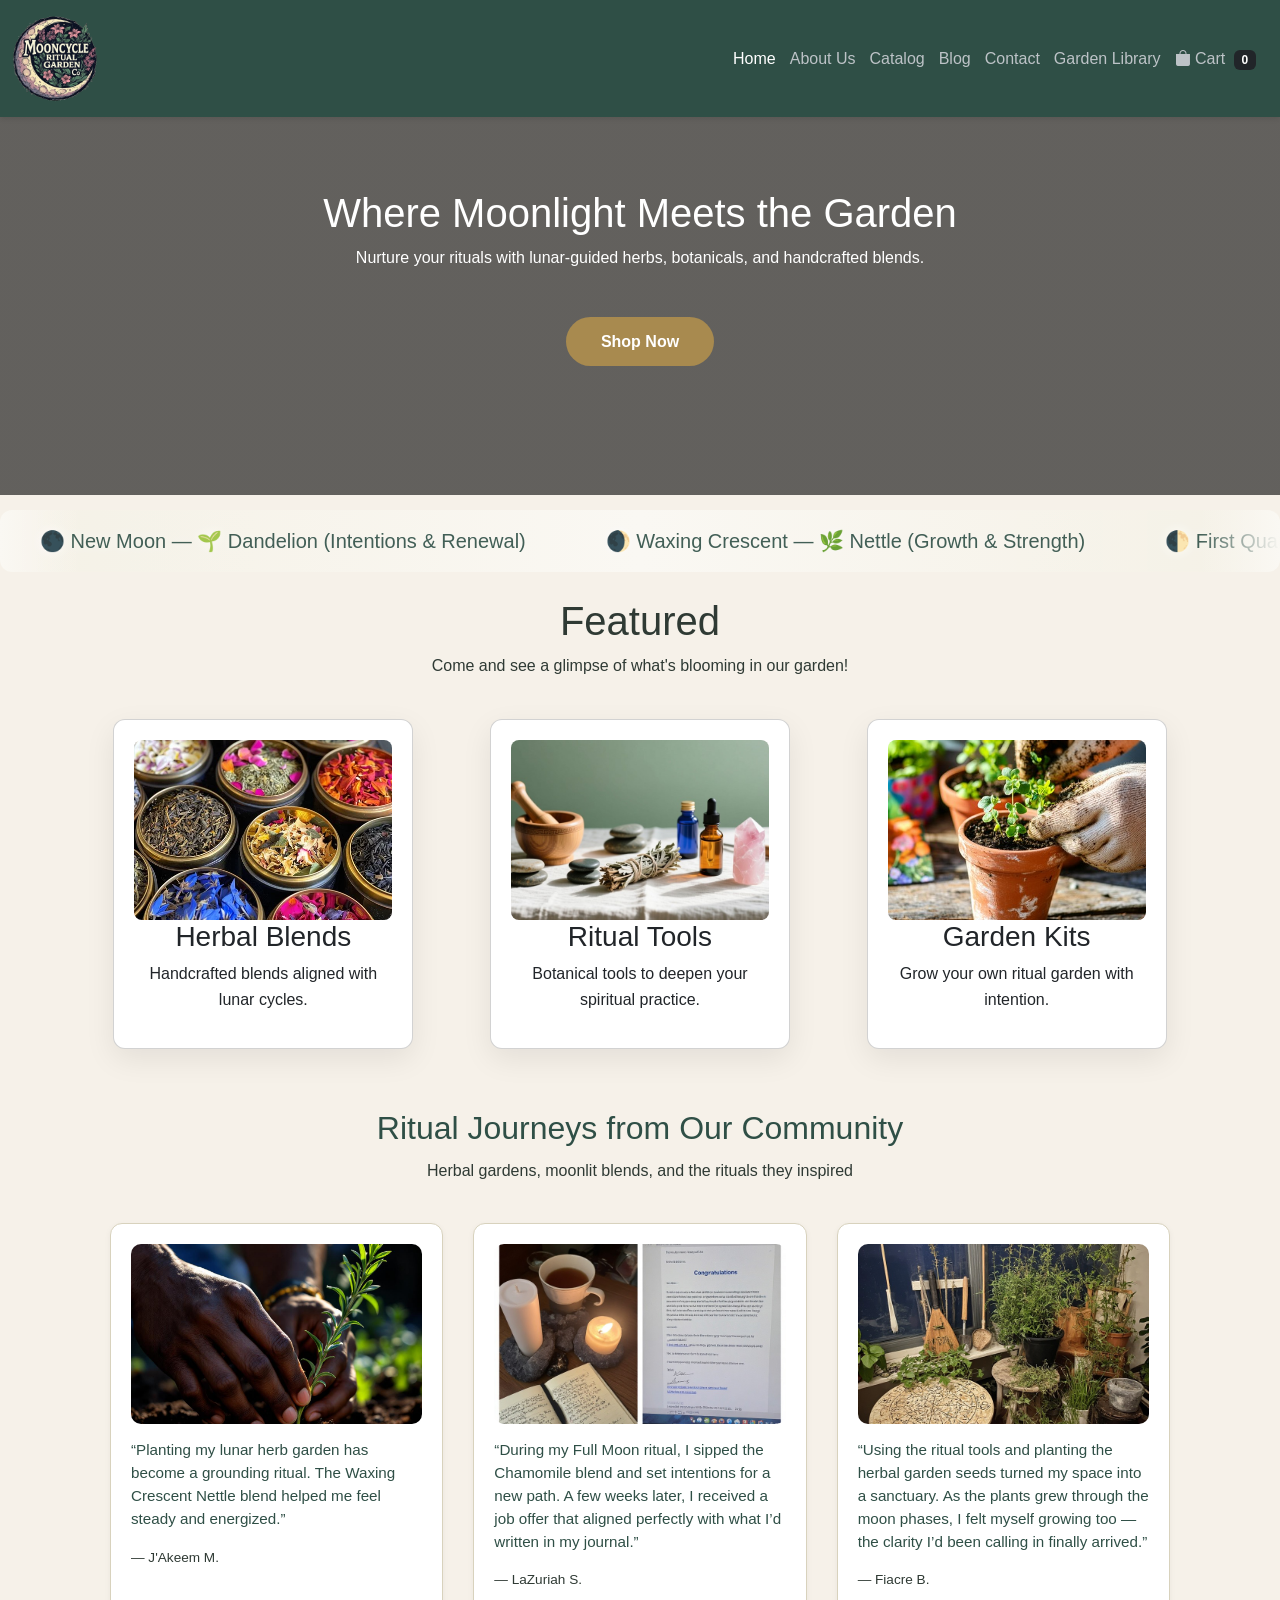
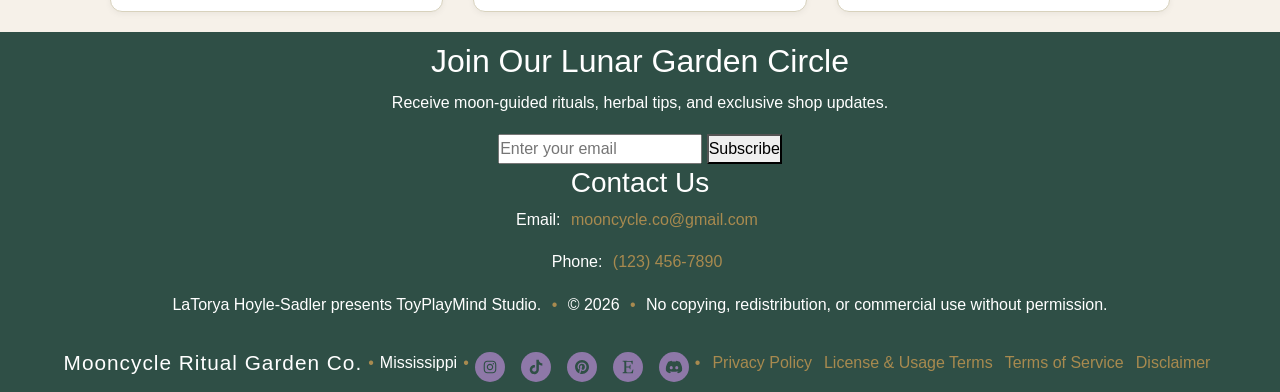
==== commit a1bc071c: "updated documentation and styling" ====
--- a/index.html
+++ b/index.html
@@ -41,7 +41,7 @@
                 <li><a href="blog.html">Blog</a></li>
                 <li><a href="contact.html">Contact</a></li>
                 <li><a href="library.html">Garden Library</a></li>
-                                <!-- Cart link with badge hook for JS -->
+                <!-- Cart link with badge hook for JS -->
                 <li>
                     <a href="cart.html" class="cart-link">
                         <i class="bi bi-bag-fill"></i>
@@ -190,12 +190,14 @@
             <!-- Phone link -->
             <p>Phone: <a href="tel:1234567890">(123) 456‑7890</a></p>
         </div>
-        <!--Disclaimer-->
-        <!-- Legal disclaimer for safety and transparency -->
-        <p><em>Disclaimer: The content that you find on this website is for educational purposes only. This information
-                has not been evaluated by the Food and Drug Administration. This information is not intended to
-                diagnose, treat, cure, or prevent any disease.</em></p>
+        <!-- Authorship License -->
+        <div class="footer-license">
+            <p>LaTorya Hoyle-Sadler presents ToyPlayMind Studio. <span class="footer-divider">•</span>
+                &copy; 2026 <span class="footer-divider">•</span>
+                No copying, redistribution, or commercial use without permission.</p>
+        </div>
     </footer>
+
     <!--Brand and Location-->
     <!-- This is the bottom footer with brand name, location, and social icons -->
     <footer class="footer-inline">
@@ -250,10 +252,8 @@
         <span class="footer-divider">•</span>
         <!--Privacy Policy-->
         <a href="legal.html#privacy">Privacy Policy</a>
-        <a href="legal.html#faq">FAQ</a>
+        <a href="legal.html#license">License & Usage Terms</a>
         <a href="legal.html#terms">Terms of Service</a>
-        <a href="legal.html#shipping">Shipping Policy</a>
-        <a href="legal.html#returns">Return Policy</a>
         <a href="legal.html#disclaimer">Disclaimer</a>
     </footer>
     <!-- The external catalog script (no inline JS) -->
--- a/style.css
+++ b/style.css
@@ -775,7 +775,7 @@
     /* Herbal green */
     color: var(--text-light);
     /* White text */
-    padding: 10px 5px;
+    padding: 10px 1px;
     text-align: center;
 
     display: flex;
@@ -790,7 +790,7 @@
 .footer-inline-home {
     flex-direction: column;
     justify-content: flex-start;
-    gap: 8px;
+    gap: 2px;
     padding-bottom: 0px;
     /* background-color: orange; */
 }
@@ -975,9 +975,9 @@
 #privacy,
 #terms,
 #shipping,
-#returns,
 #disclaimer,
-#faq {
+#faq,
+#license {
     scroll-margin-top: 110px;
     /* background-color: red; */
 }
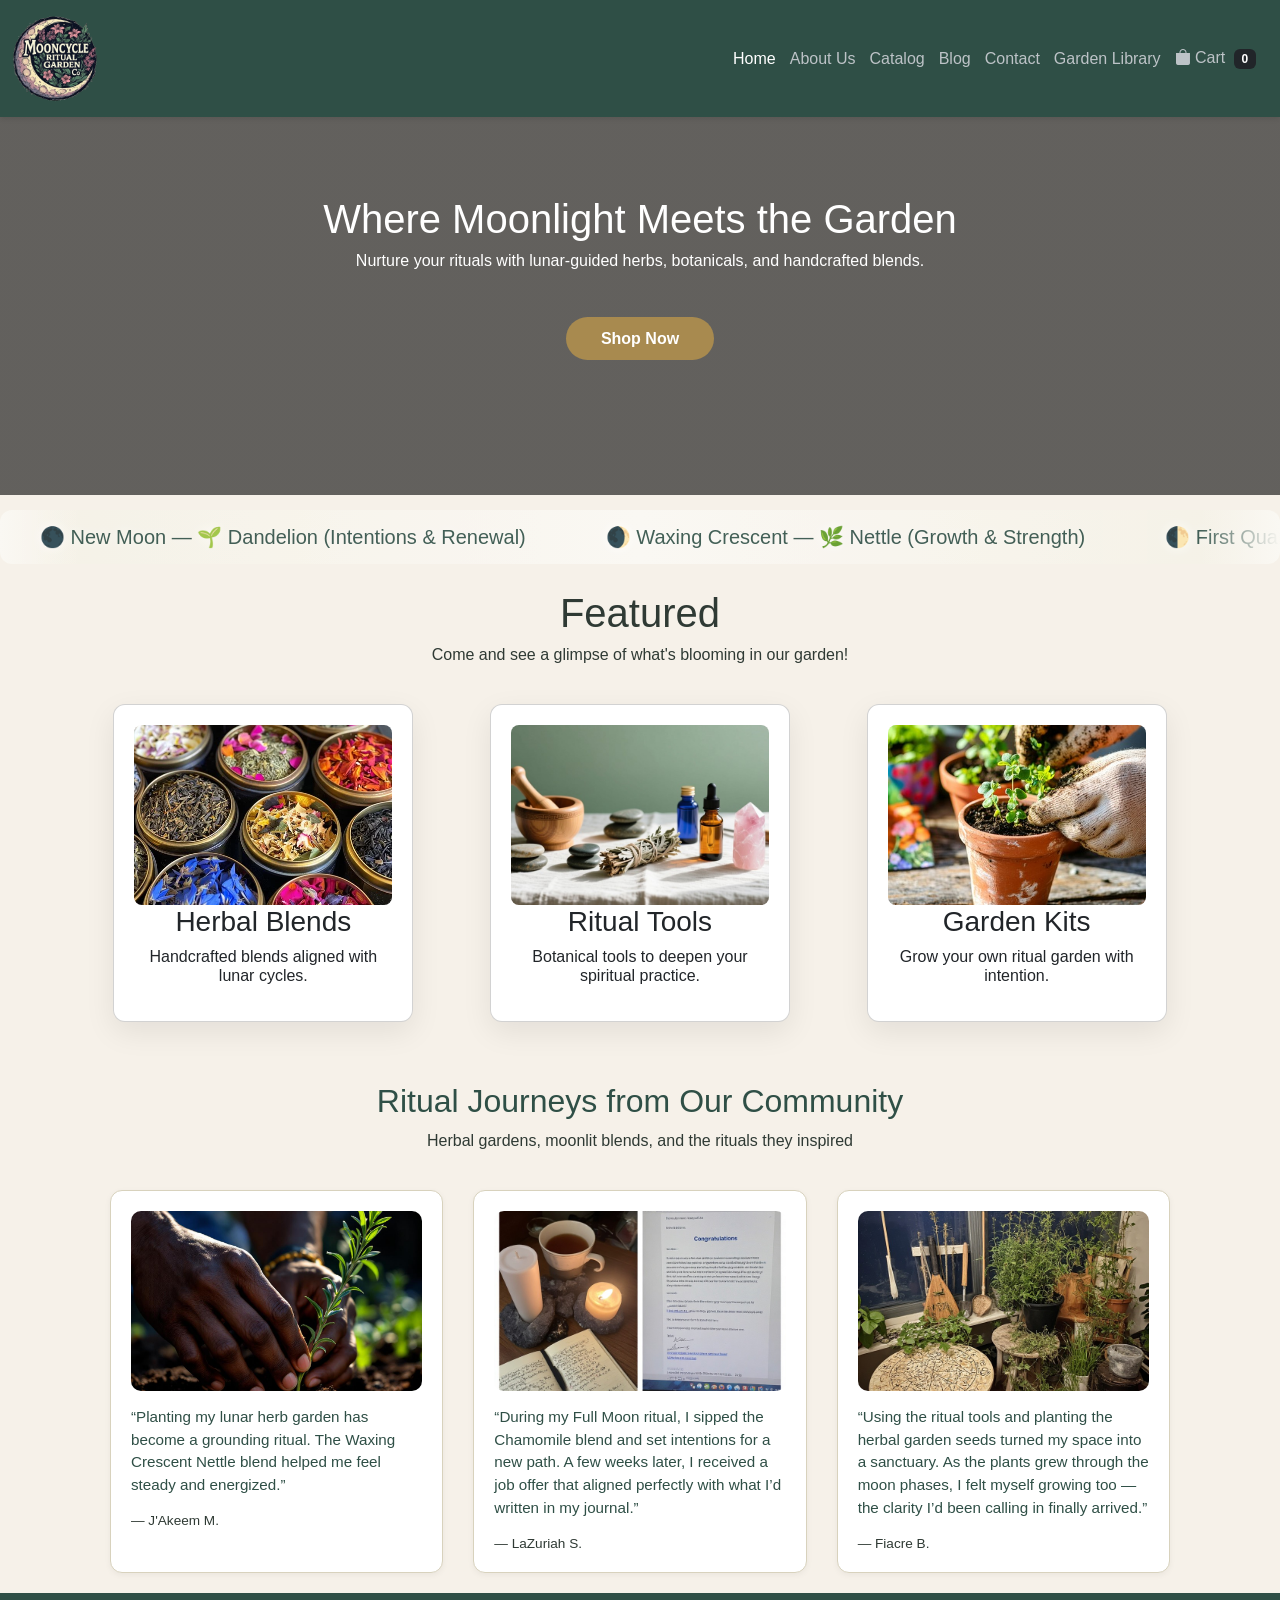
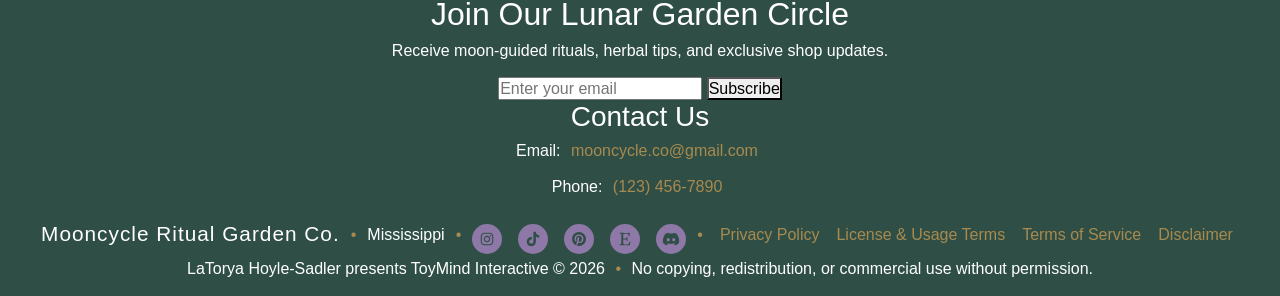
==== commit c14d614e: "updated footer styling and documentation with authorship license" ====
--- a/index.html
+++ b/index.html
@@ -190,12 +190,6 @@
             <!-- Phone link -->
             <p>Phone: <a href="tel:1234567890">(123) 456‑7890</a></p>
         </div>
-        <!-- Authorship License -->
-        <div class="footer-license">
-            <p>LaTorya Hoyle-Sadler presents ToyPlayMind Studio. <span class="footer-divider">•</span>
-                &copy; 2026 <span class="footer-divider">•</span>
-                No copying, redistribution, or commercial use without permission.</p>
-        </div>
     </footer>
 
     <!--Brand and Location-->
@@ -255,6 +249,12 @@
         <a href="legal.html#license">License & Usage Terms</a>
         <a href="legal.html#terms">Terms of Service</a>
         <a href="legal.html#disclaimer">Disclaimer</a>
+        <!-- Authorship License -->
+        <div class="footer-license">
+            <p>LaTorya Hoyle-Sadler presents ToyMind Interactive
+                &copy; 2026 <span class="footer-divider">•</span>
+                No copying, redistribution, or commercial use without permission.</p>
+        </div>
     </footer>
     <!-- The external catalog script (no inline JS) -->
     <script type="module" src="catalog.js"></script>
--- a/style.css
+++ b/style.css
@@ -32,10 +32,12 @@
 /* ------------------------------------------------------------
    2. RESET — Removes browser default spacing + box model issues
 ------------------------------------------------------------ */
-* {
+*,
+*::before,
+*::after {
+    box-sizing: border-box;
     margin: 0;
     padding: 0;
-    box-sizing: border-box;
 }
 
 /* ------------------------------------------------------------
@@ -44,7 +46,7 @@
 body {
     font-family: var(--font-family);
     /* Your brand script font */
-    line-height: 1.6;
+    line-height: 1.2;
     /* Comfortable reading */
     background-color: var(--bg-light);
     /* Warm cream background */
@@ -775,9 +777,8 @@
     /* Herbal green */
     color: var(--text-light);
     /* White text */
-    padding: 10px 1px;
+    padding: 2px;
     text-align: center;
-
     display: flex;
     justify-content: center;
     align-items: center;
@@ -785,18 +786,20 @@
     /* Prevents breaking on small screens */
     /* background-color: purple; */
 }
-
+.footer-inline:not(.footer-inline-home) {
+    flex-direction: row;
+    gap: 5px;
+    /* Space between items */
+}
 /* Homepage footer variation — stacked layout */
 .footer-inline-home {
     flex-direction: column;
     justify-content: flex-start;
-    gap: 2px;
-    padding-bottom: 0px;
     /* background-color: orange; */
 }
 
 /* Footer brand text */
-.footer-inline .footer-brand {
+.footer-brand {
     font-family: var(--font-family);
     font-size: 1.3rem;
     letter-spacing: 1px;
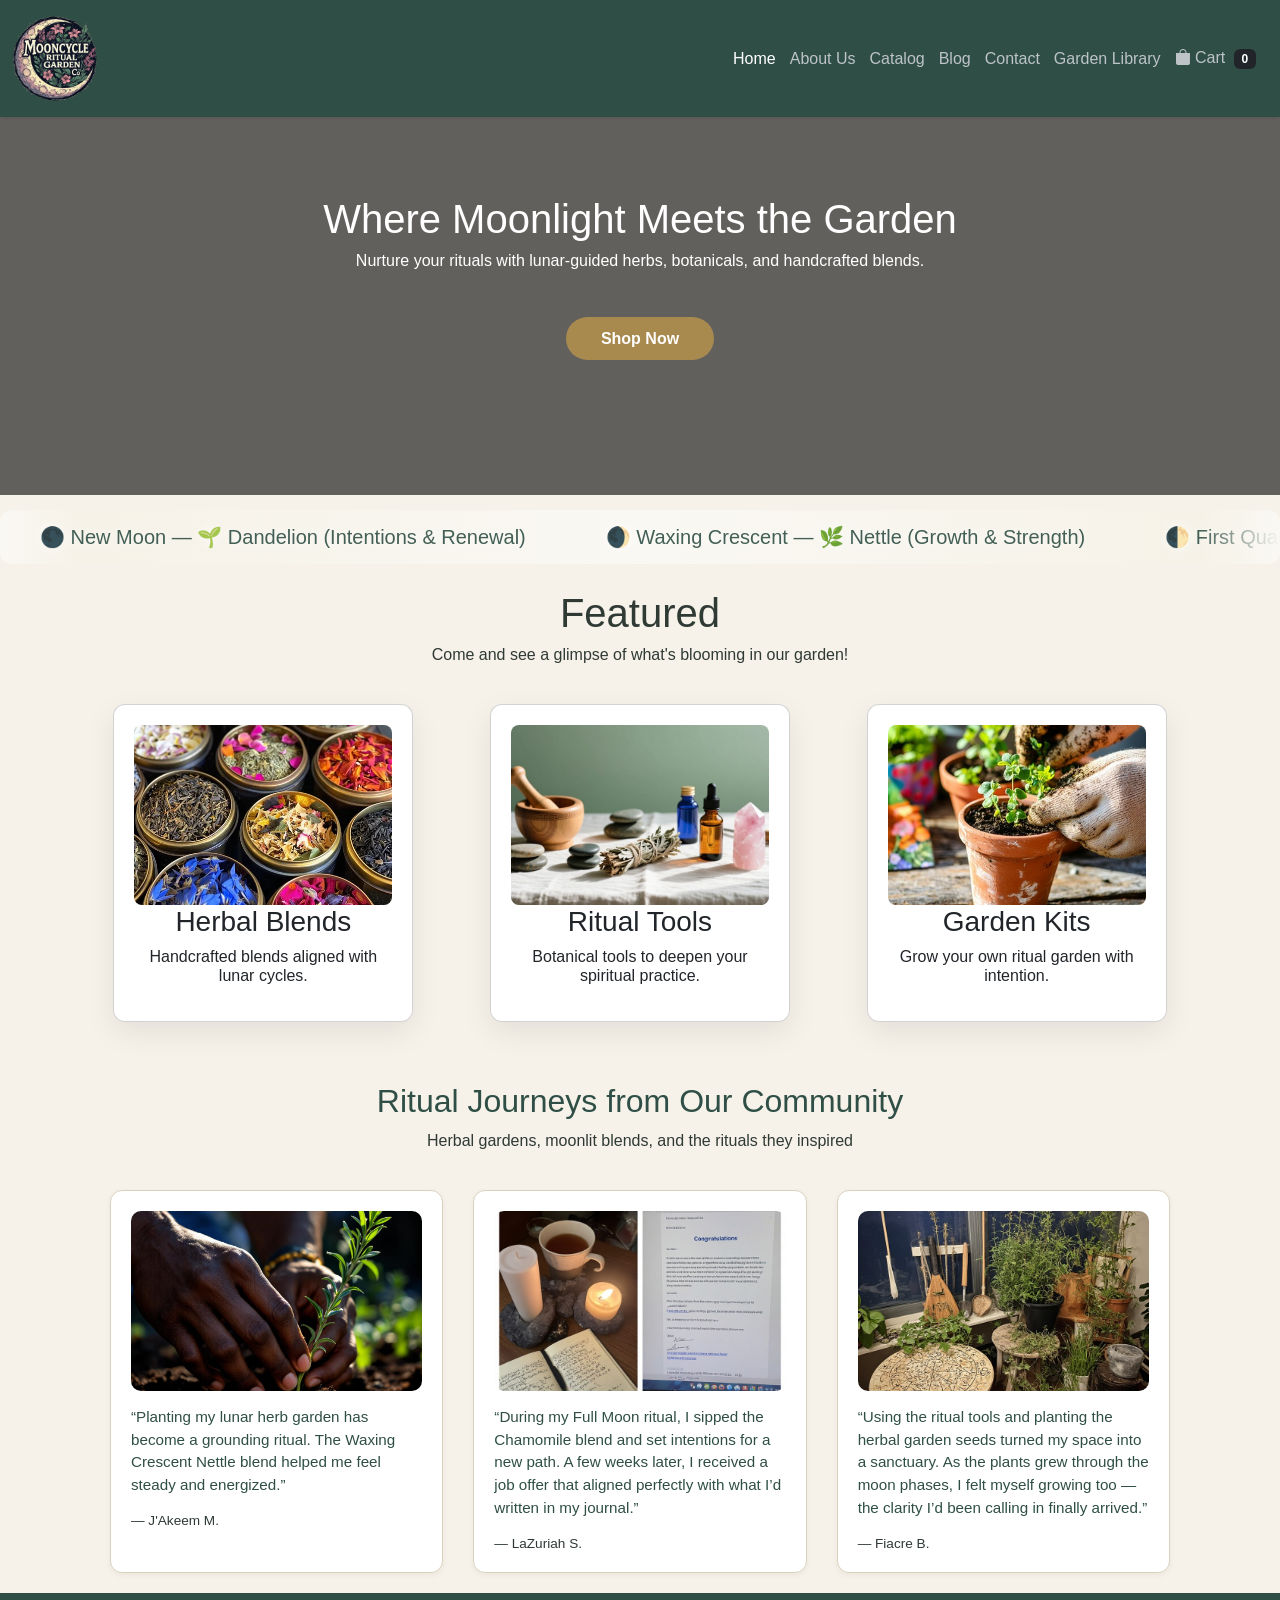
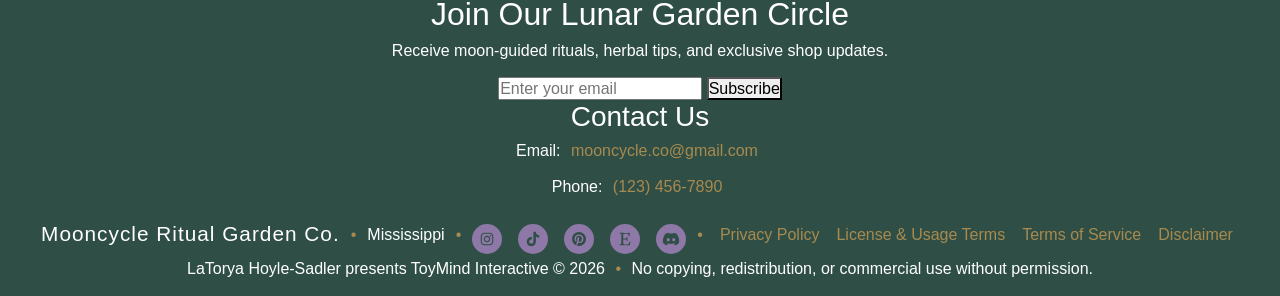
==== commit 7f9fff91: "added script so cart would be the same on everypage, added shopping to show catalog, updated cart do" ====
--- a/index.html
+++ b/index.html
@@ -51,7 +51,15 @@
                 </li>
             </ul>
         </nav>
+
     </header>
+            <script>
+            const cart = JSON.parse(localStorage.getItem("cart")) || [];
+            const totalQty = cart.reduce((sum, item) => sum + item.qty, 0);
+
+            const badge = document.getElementById("cart-count");
+            if (badge) badge.textContent = totalQty;
+        </script>
     <!--Hero-->
     <!-- This is the hero section, the large banner area at the top of the page -->
     <section class="hero">
--- a/style.css
+++ b/style.css
@@ -56,6 +56,15 @@
     flex-direction: column;
     min-height: 100vh;
     /* Ensures footer stays at bottom */
+    /* stops the blinking when transitioning from page to page on website */
+    opacity: 0;
+    animation: ultraSlowFade 0ms cubic-bezier(0.33, 1, 0.68, 1) 0.15s forwards;
+}
+
+@keyframes ultraSlowFade {
+    to {
+        opacity: 1;
+    }
 }
 
 /* ------------------------------------------------------------
@@ -530,7 +539,7 @@
 }
 
 /* ------------------------------------------------------------
-GARDENT LIBRARY
+GARDEN LIBRARY
 ------------------------------------------------------------ */
 /* Circular clickable logo */
 .game-card .logo-img {
@@ -588,6 +597,7 @@
     gap: 1.5rem;
 }
 
+.quickview-add,
 .quickview-buy {
     padding: 12px 22px;
     /* more space */
@@ -631,6 +641,8 @@
     margin-top: 60px;
 }
 
+/* Cart */
+
 
 /* Desktop layout: side-by-side */
 @media (min-width: 768px) {
@@ -786,11 +798,13 @@
     /* Prevents breaking on small screens */
     /* background-color: purple; */
 }
+
 .footer-inline:not(.footer-inline-home) {
     flex-direction: row;
     gap: 5px;
     /* Space between items */
 }
+
 /* Homepage footer variation — stacked layout */
 .footer-inline-home {
     flex-direction: column;
@@ -1092,7 +1106,8 @@
     }
 
     .coming-item {
-        width: 66px; /*keeps all items equal width*/
+        width: 66px;
+        /*keeps all items equal width*/
         display: flex;
         flex-direction: column;
         align-items: center;
@@ -1100,6 +1115,7 @@
         justify-content: center;
         text-align: center;
     }
+
     .coming-item p {
         font-size: 0.75rem;
         line-height: 1;
